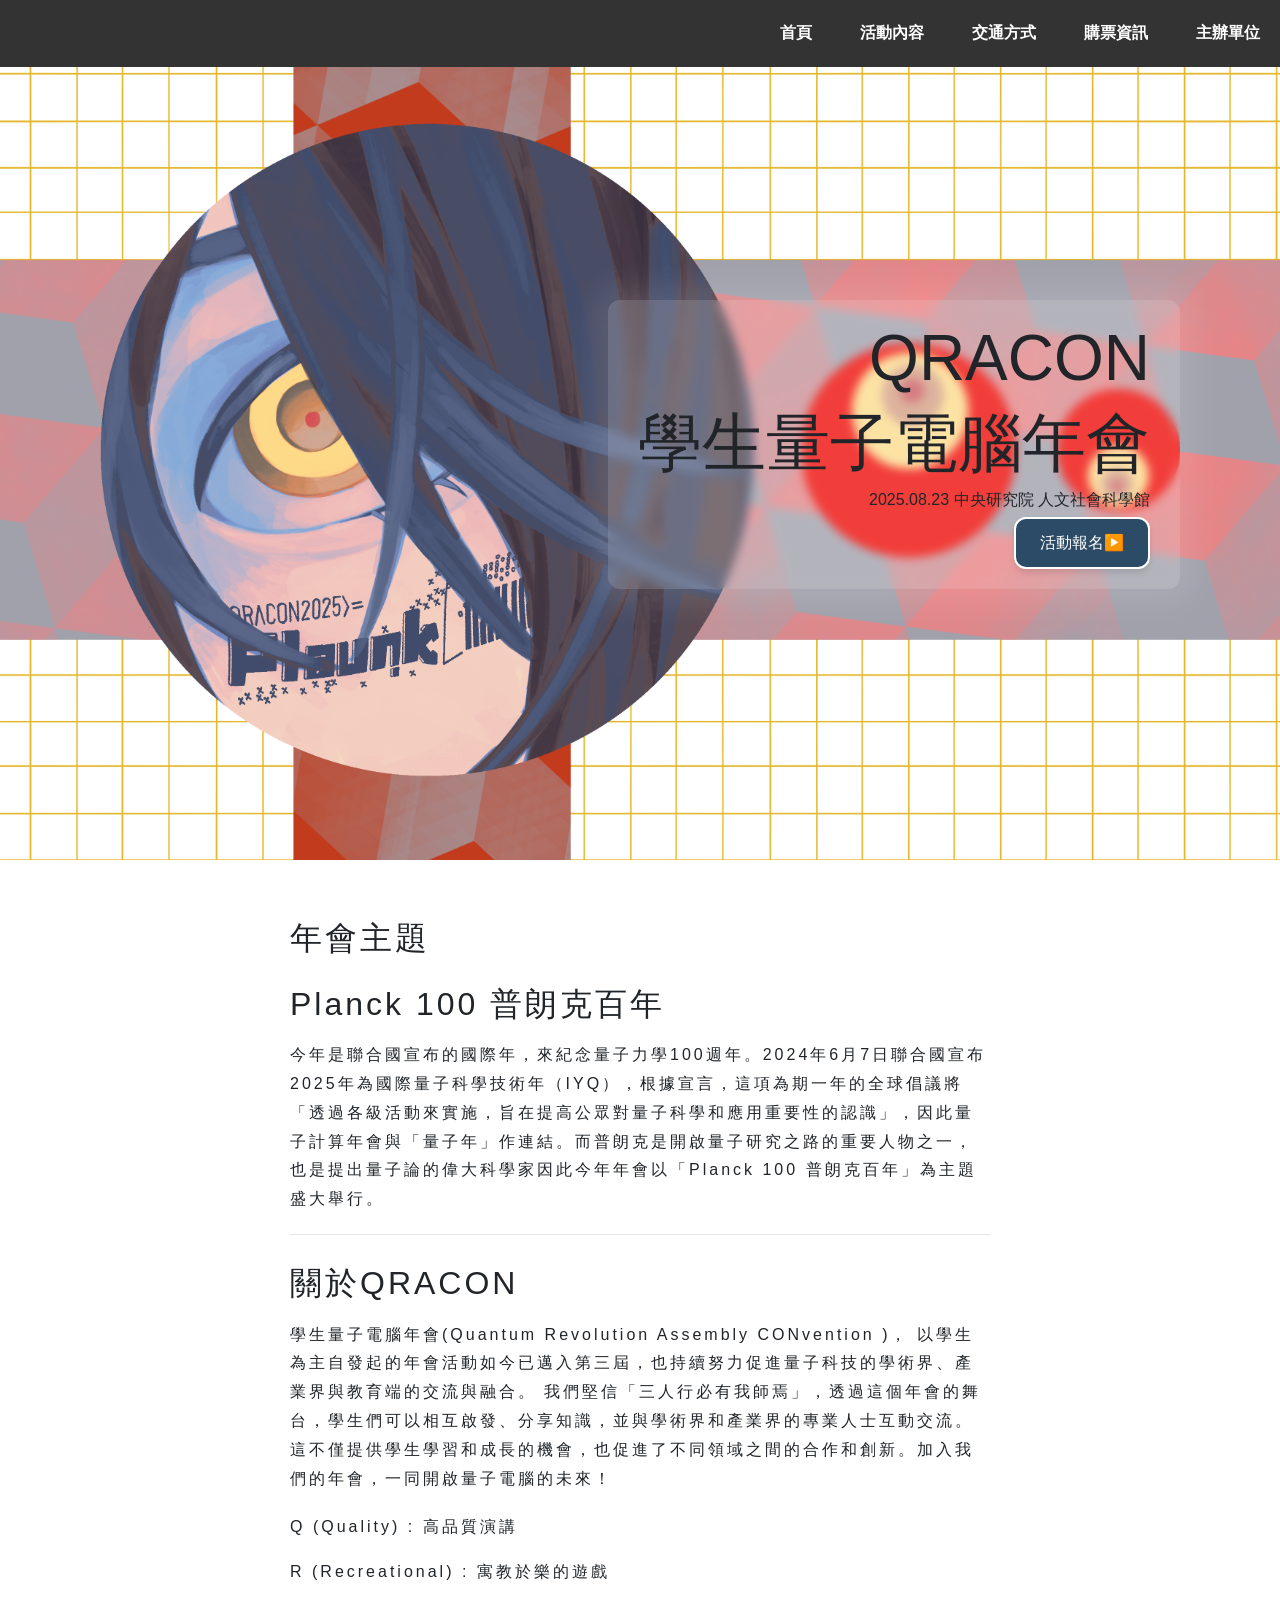
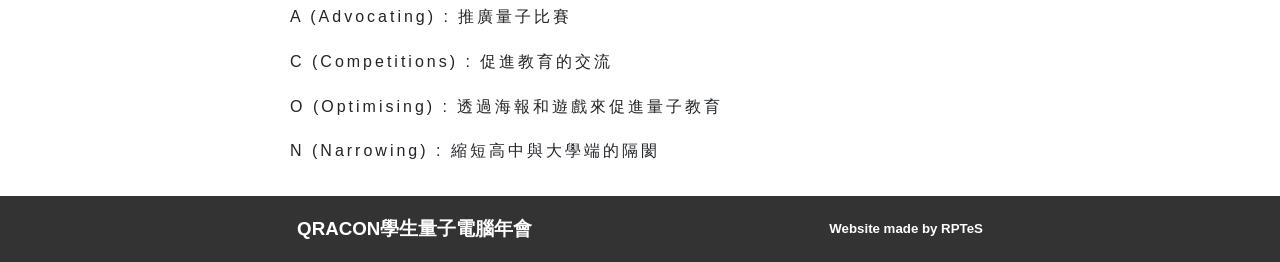
==== index.html @ 04891edd "first commit" ====
<!DOCTYPE html>
<html lang="zh" style="height:100%">
<head>
    <meta charset="utf-8">
    <meta name="viewport" content="width=device-width, initial-scale=1.0">
	<title>QRACON 2025</title>
	<script src="js/jquery.js"></script>
	<script>if (typeof module === 'object') {window.jQuery = window.$ = module.exports;};</script>
	<link href="css/bootstrap.min.css" rel="stylesheet" />
    <link href="css/common.css" rel="stylesheet" />
    <script src="js/bootstrap.min.js"></script>
    <script src="js/components.js"></script>
</head>
<body>
    <nav-custom></nav-custom>
    <main>
        <div class="title-image-main">
            
            <div class="title-main-phone">
                <div style="text-align: center;">
                    <h3 style="font-size: 4rem;">QRACON</h3>
                    <h3 style="font-size: 4rem;">學生量子電腦年會</h3>
                    <h6>2025.08.23 中央研究院 人文社會科學館</h6>
                    <button onclick="window.location = 'https://sqcs.kktix.cc/events/qracon2025'">活動報名▶</button>
                </div>
            </div>
            <div class="title-main">
                <div style="text-align: right;">
                    <h1 style="font-size: 4rem;">QRACON</h1>
                    <h1 style="font-size: 4rem;">學生量子電腦年會</h1>
                    <h6>2025.08.23 中央研究院 人文社會科學館</h6>
                    <button onclick="window.location = 'https://sqcs.kktix.cc/events/qracon2025'">活動報名▶</button>
                </div>
            </div>
        </div>
        <div class="content">
            <article>
                <h2>年會主題</h2>
                <h2>Planck 100 普朗克百年</h2>
                <p>今年是聯合國宣布的國際年，來紀念量子力學100週年。2024年6月7日聯合國宣布2025年為國際量子科學技術年（IYQ），根據宣言，這項為期一年的全球倡議將「透過各級活動來實施，旨在提高公眾對量子科學和應用重要性的認識」，因此量子計算年會與「量子年」作連結。而普朗克是開啟量子研究之路的重要人物之一，也是提出量子論的偉大科學家因此今年年會以「Planck 100 普朗克百年」為主題盛大舉行。</p>
            </article>
            <hr/>
            <article>
                <h2>關於QRACON</h2>
                <p> 學生量子電腦年會(Quantum Revolution Assembly CONvention )， 以學生為主自發起的年會活動如今已邁入第三屆，也持續努力促進量子科技的學術界、產業界與教育端的交流與融合。 我們堅信「三人行必有我師焉」，透過這個年會的舞台，學生們可以相互啟發、分享知識，並與學術界和產業界的專業人士互動交流。 這不僅提供學生學習和成長的機會，也促進了不同領域之間的合作和創新。加入我們的年會，一同開啟量子電腦的未來！ </p>
            </article>
            <article>
                <p>Q (Quality) : 高品質演講</p>
                <p>R (Recreational) : 寓教於樂的遊戲</p>
                <p>A (Advocating) : 推廣量子比賽</p>
                <p>C (Competitions) : 促進教育的交流</p>
                <p>O (Optimising) : 透過海報和遊戲來促進量子教育</p>
                <p>N (Narrowing) : 縮短高中與大學端的隔閡</p>
            </article>
            
        </div>

    </main>
    <footer-custom></footer-custom>
</body>
</html>
---- css/common.css ----
body {
            padding-top: 60px; /* 給body一些padding，避免內容被nav遮住 */
        }

        .nav-item {
            padding-left: 3rem;
        }
        .title-image-main{
            background-image: url('../images/title-bg.png');
            background-attachment: fixed;
            background-size: cover;
            background-position: center;
            padding-top: 400px;
            padding-bottom: 400px;
        }
        .title-image{
            background-image: url('../images/title-bg.png');
            background-attachment: fixed;
            background-size: cover;
            background-position: center;
            padding-top: 100px;
            padding-bottom: 100px;
        }
        .title-image-noface{
            background-image: url('../images/title-bg-noface.png');
            background-attachment: fixed;
            background-size: cover;
            background-position: center;
            padding-top: 100px;
            padding-bottom: 100px;
        }
        .title-main {
            position: absolute;
            right: 0;
            top: 300px;
            margin-right: 100px;

            display: flex;
            flex-direction: column;
            align-items: center;
            justify-content: center;

            width: fit-content;

            /* 背景使用漸層 + 半透明白色 */
            background: linear-gradient(
                rgba(255, 255, 255, 0.2),
                rgba(255, 255, 255, 0.2)
            );
            backdrop-filter: blur(5px);
            -webkit-backdrop-filter: blur(5px);

            /* 柔和的邊框和陰影 */
            border-radius: 12px;
            box-shadow: 0 0 30px 15px rgba(255, 255, 255, 0.1);

            /* 讓邊界感更淡：使用 padding 加緩衝 */
            padding: 20px 30px;
        }
        .title-main-phone {
            position: absolute;
            right: 0;
            left: 50%;
            transform: translateX(-50%);
            margin-right: 100px;

            display: none;
            flex-direction: column;
            align-items: center;
            justify-content: center;

            width: fit-content;

            /* 背景使用漸層 + 半透明白色 */
            background: linear-gradient(
                rgba(255, 255, 255, 0.2),
                rgba(255, 255, 255, 0.2)
            );
            backdrop-filter: blur(5px);
            -webkit-backdrop-filter: blur(5px);

            /* 柔和的邊框和陰影 */
            border-radius: 12px;
            box-shadow: 0 0 30px 15px rgba(255, 255, 255, 0.1);

            /* 讓邊界感更淡：使用 padding 加緩衝 */
            padding: 20px 30px;
        }
        .title{
            display: flex;
            flex-direction: column; /* 垂直排列 */
            align-items: center;    /* 水平置中 */
            justify-content: center; /* 垂直置中（可選） */
            /*background-color:#3C3C3C;
            opacity: 0.5;*/
            margin:auto;
            /*margin-top:100px;
            margin-bottom:100px;*/
            width: fit-content;
            /*margin-right:0px auto;*/
            background: linear-gradient(
                rgba(255, 255, 255, 0.2),
                rgba(255, 255, 255, 0.2)
            );
            backdrop-filter: blur(5px);
            border-radius: 12px;
            box-shadow: 0 0 30px 15px rgba(255, 255, 255, 0.1);

            /* 讓邊界感更淡：使用 padding 加緩衝 */
            padding: 20px 30px;
        }
        .content{
            max-width: 720px;
            margin: auto;
            padding: 10px;
            margin-top: 20px;
        }
        article {
            margin-top: 20px;
            margin-bottom: 20px;
        }
        h2 {
            letter-spacing: 3px;
            line-height: 1.8;
        }
        h4 {
            letter-spacing: 3px;
            line-height: 1.8;
        }
        p {
            letter-spacing: 3px;
            line-height: 1.8;
        }
        button {
            background-color: #2b4b66;  /* 藍色 */
            color: white;               /* 白色字 */
            border: solid 2px;               /* 無邊框 */
            padding: 12px 24px;         /* 內距 */
            font-size: 16px;            /* 字體大小 */
            border-radius: 12px;         /* 圓角 */
            cursor: pointer;            /* 滑鼠游標 */
            transition: background-color 0.3s ease, transform 0.2s ease;
            box-shadow: 0 4px 6px rgba(0, 0, 0, 0.1); /* 陰影 */
        }
         @media (max-width: 768px) {
            .title-main {
                position: absolute;
                right: 0;
                top: 300px;
                margin-right: 100px;

                display: none;
                flex-direction: column;
                align-items: center;
                justify-content: center;

                width: fit-content;

                /* 背景使用漸層 + 半透明白色 */
                background: linear-gradient(
                    rgba(255, 255, 255, 0.2),
                    rgba(255, 255, 255, 0.2)
                );
                backdrop-filter: blur(5px);
                -webkit-backdrop-filter: blur(5px);

                /* 柔和的邊框和陰影 */
                border-radius: 12px;
                box-shadow: 0 0 30px 15px rgba(255, 255, 255, 0.1);

                /* 讓邊界感更淡：使用 padding 加緩衝 */
                padding: 20px 30px;
            }
            .title-main-phone {
                position: absolute;
                right: 0;
                top: 300px;
                left: 50%;
                transform: translateX(-50%);
                margin-right: 100px;

                display: flex;
                flex-direction: column;
                align-items: center;
                justify-content: center;

                width: fit-content;

                /* 背景使用漸層 + 半透明白色 */
                background: linear-gradient(
                    rgba(255, 255, 255, 0.2),
                    rgba(255, 255, 255, 0.2)
                );
                backdrop-filter: blur(5px);
                -webkit-backdrop-filter: blur(5px);

                /* 柔和的邊框和陰影 */
                border-radius: 12px;
                box-shadow: 0 0 30px 15px rgba(255, 255, 255, 0.1);

                /* 讓邊界感更淡：使用 padding 加緩衝 */
                padding: 20px 30px;
            }
        }
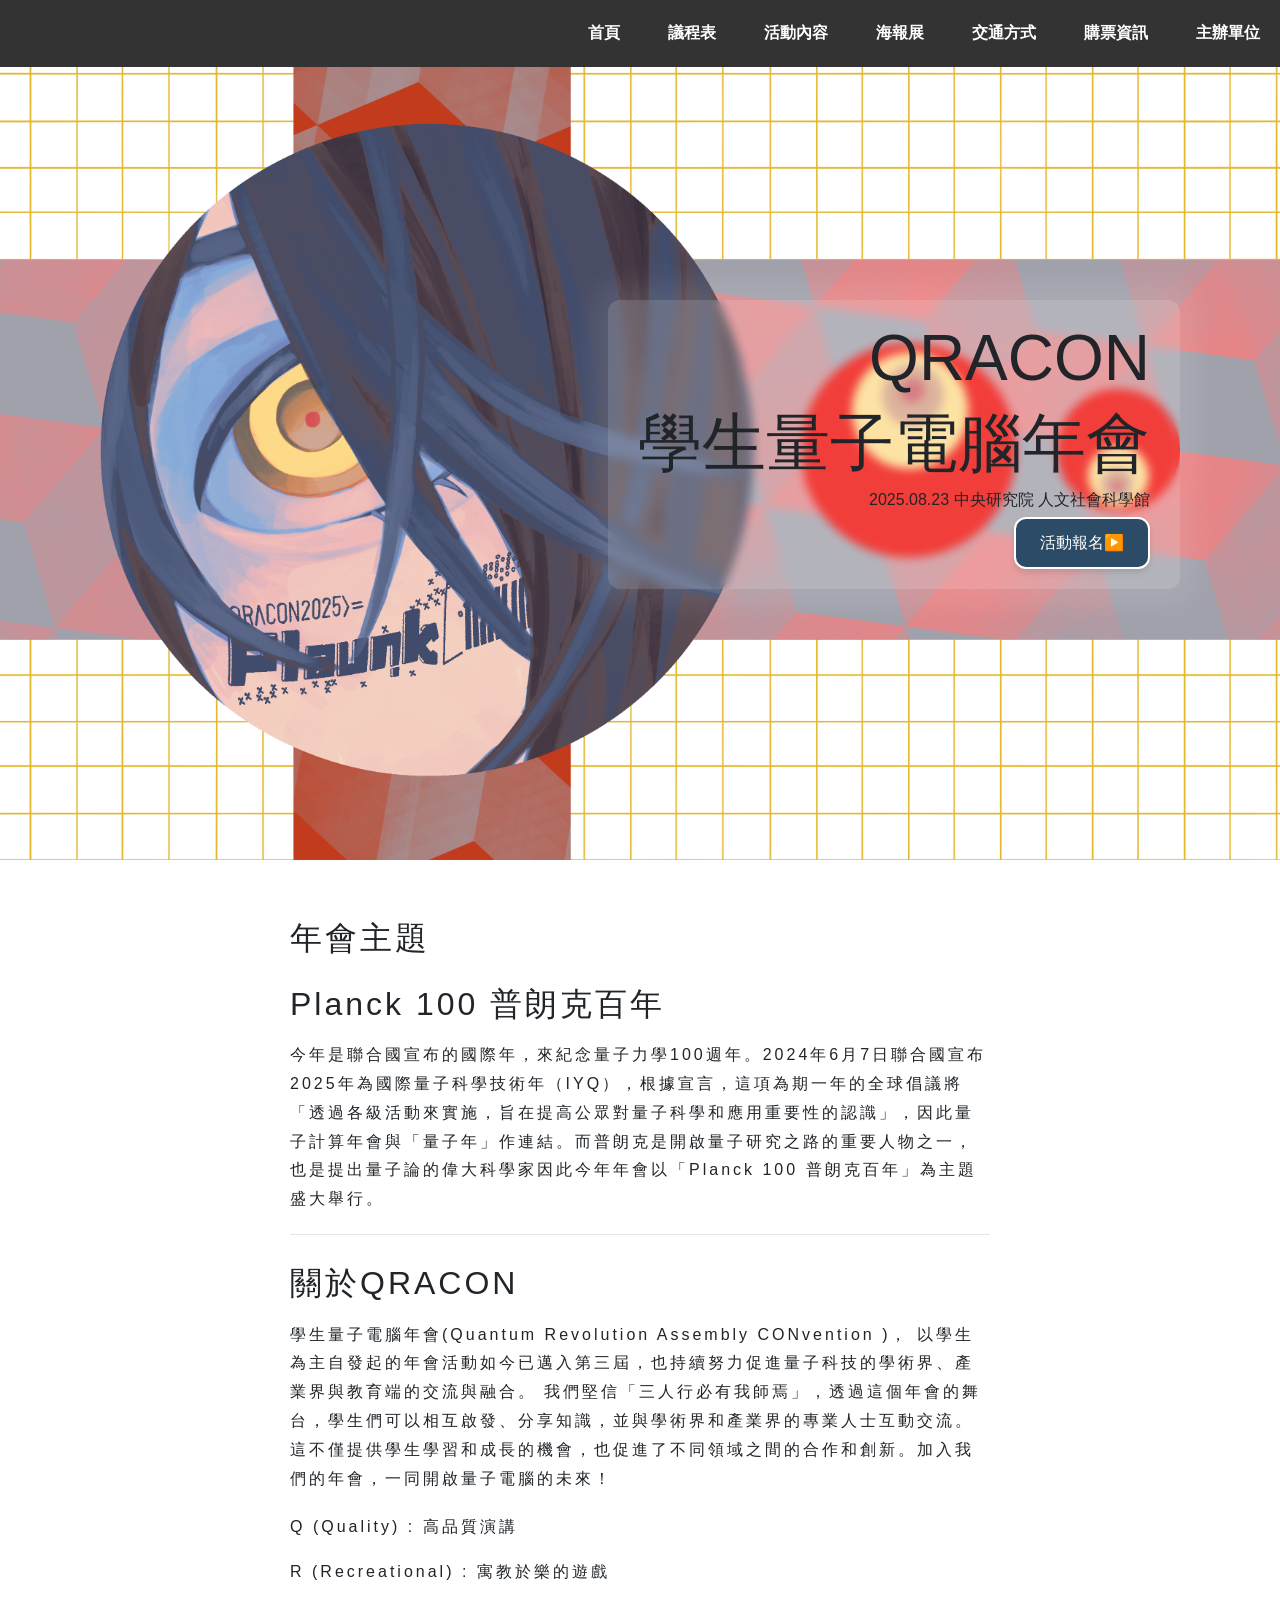
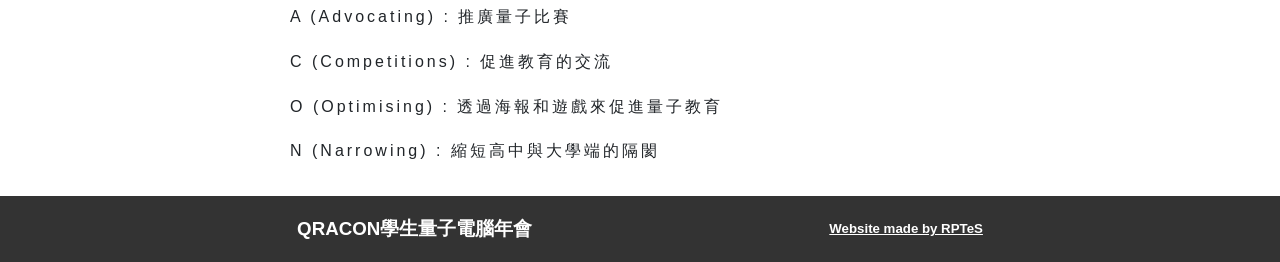
==== commit 8ff07d7d: "." ====
--- a/index.html
+++ b/index.html
@@ -3,13 +3,35 @@
 <head>
     <meta charset="utf-8">
     <meta name="viewport" content="width=device-width, initial-scale=1.0">
+    <meta name="description" content="QRACON 學生量子電腦年會於 2025 年 8 月 23 日在中央研究院舉辦，歡迎學生、學界與產業界參與，共同探索量子科技未來。">
 	<title>QRACON 2025</title>
-	<script src="js/jquery.js"></script>
-	<script>if (typeof module === 'object') {window.jQuery = window.$ = module.exports;};</script>
+    <script type="application/ld+json">
+    {
+    "@context": "https://schema.org",
+    "@type": "WebSite",
+    "url": "https://qracon.entangletech.tw/",
+    "name": "QRACON 2025",
+    "alternateName": "QRACON"
+    }
+    </script>
+    <link rel="icon" href="images/icon/icon.png" type="image/png">
 	<link href="css/bootstrap.min.css" rel="stylesheet" />
     <link href="css/common.css" rel="stylesheet" />
-    <script src="js/bootstrap.min.js"></script>
-    <script src="js/components.js"></script>
+    <script src="js/bootstrap.min.js" defer></script>
+    <script src="js/components.js" defer></script>
+    <script src="js/jquery.js" defer></script>
+	<script>if (typeof module === 'object') {window.jQuery = window.$ = module.exports;};</script>
+    <style>
+        #stage {
+            position: fixed;    
+            top: 0;
+            left: 0;
+            width: 100%;
+            height: 100%;
+            z-index: -1;        
+            /* pointer-events: none;  ← 這行刪掉 */
+        }
+    </style>
 </head>
 <body>
     <nav-custom></nav-custom>
@@ -21,7 +43,7 @@
                     <h3 style="font-size: 4rem;">QRACON</h3>
                     <h3 style="font-size: 4rem;">學生量子電腦年會</h3>
                     <h6>2025.08.23 中央研究院 人文社會科學館</h6>
-                    <button onclick="window.location = 'https://sqcs.kktix.cc/events/qracon2025'">活動報名▶</button>
+                    <button onclick="window.location = 'https://sqcs.kktix.cc/events/qracon2025'" aria-label="活動報名">活動報名▶</button>
                 </div>
             </div>
             <div class="title-main">
@@ -29,7 +51,7 @@
                     <h1 style="font-size: 4rem;">QRACON</h1>
                     <h1 style="font-size: 4rem;">學生量子電腦年會</h1>
                     <h6>2025.08.23 中央研究院 人文社會科學館</h6>
-                    <button onclick="window.location = 'https://sqcs.kktix.cc/events/qracon2025'">活動報名▶</button>
+                    <button onclick="window.location = 'https://sqcs.kktix.cc/events/qracon2025'" aria-label="活動報名">活動報名▶</button>
                 </div>
             </div>
         </div>
@@ -57,5 +79,276 @@
 
     </main>
     <footer-custom></footer-custom>
+    <canvas id="stage"></canvas>
+
+  <script>
+    (() => {
+      'use strict';
+
+      const canvas = document.getElementById('stage');
+      const ctx = canvas.getContext('2d');
+
+      // ================== 可調參數 ==================
+      const DOT_RADIUS = 1.8;               // 粒子半徑（白點）
+      const SPRING_K = 60;                  // 回到原位的彈簧強度（大=回得快）
+      const FRICTION = 0.985;               // 速度衰減（0.97~0.995）
+      const JITTER = 7;                     // 微擾動（讓運動更自然）
+      const MAX_SPEED = 520;                // 速度上限（px/s）
+
+      const MOUSE_RADIUS = 360;             // 滑鼠吸引半徑（px）
+
+      // ⭐ 速度驅動的吸引力（滑鼠移越快 → 吸力越大）
+      const MOUSE_STRENGTH_BASE = 700;      // 最小吸引強度（滑鼠靜止時）
+      const MOUSE_STRENGTH_MAX  = 14000;     // 最大吸引強度（速度達到 SPEED_FOR_MAX 時）
+      const SPEED_FOR_MAX       = 1400;     // 達到最大吸力所需的滑鼠速度（px/s）
+      const SPEED_SMOOTH_ALPHA  = 0.35;     // 速度指標的指數平滑參數（0~1）
+      const SPEED_DECAY_PER_FRAME = 0.96;   // 無移動時逐幀衰減
+
+      const TETHER_MAX = 1;              // 與網格間距相比，允許偏離的最大比例（不會離開原位太遠）
+      const CLICK_RADIUS = 200;             // 點擊衝擊半徑（px）
+      const CLICK_IMPULSE = 24000;            // 點擊瞬時速度增量
+      const CLICK_DAMPING = 0.75;           // 點擊時若超出繩長的阻尼
+
+      // ================== DPR & 尺寸 ==================
+      let dpr = Math.max(1, window.devicePixelRatio || 1);
+      function fitCanvas() {
+        const w = document.documentElement.clientWidth;
+        const h = document.documentElement.clientHeight;
+        dpr = Math.max(1, window.devicePixelRatio || 1);
+        canvas.width  = Math.floor(w * dpr);
+        canvas.height = Math.floor(h * dpr);
+        ctx.setTransform(dpr, 0, 0, dpr, 0, 0);
+        canvas.style.width = w + 'px';
+        canvas.style.height = h + 'px';
+      }
+
+      // ================== 網格生成（更密集） ==================
+      const prefersReduced = window.matchMedia('(prefers-reduced-motion: reduce)').matches;
+      function computeGrid(w, h) {
+        const area = w * h;
+        // 比前一版更密：除數改為 ~5000（reduced-motion 也提高），並放寬上限
+        const baseDiv = prefersReduced ? 11000 : 2000;
+        const desired = Math.max(220, Math.min(1000000, Math.round(area / baseDiv)));
+        const spacing = Math.max(6, Math.sqrt(area / desired)); // 允許更緊密的間距
+        let cols = Math.max(3, Math.floor(w / spacing));
+        let rows = Math.max(3, Math.floor(h / spacing));
+        const gapX = w / (cols + 1);
+        const gapY = h / (rows + 1);
+        const tether = Math.min(gapX, gapY) * TETHER_MAX; // 繩長（像素）
+        return { cols, rows, gapX, gapY, tether };
+      }
+
+      class Particle {
+        constructor(hx, hy, tetherLen) {
+          // home（原位）
+          this.hx = hx; this.hy = hy;
+          // 起始在網格點（整齊）
+          this.x = hx; this.y = hy;
+          // 輕微隨機初速
+          const a = Math.random() * Math.PI * 2;
+          const s = 18 * Math.random();
+          this.vx = Math.cos(a) * s;
+          this.vy = Math.sin(a) * s;
+          this.tether = tetherLen; // 最大偏離距離（不離開）
+        }
+
+        step(dt, mouse) {
+          // ---- 回位彈簧力（Hooke）----
+          const dxh = this.hx - this.x;
+          const dyh = this.hy - this.y;
+          this.vx += dxh * SPRING_K * dt;
+          this.vy += dyh * SPRING_K * dt;
+
+          // ---- 滑鼠吸引（半徑內，且強度取決於滑鼠速度）----
+          if (mouse.active) {
+            const dx = mouse.x - this.x;
+            const dy = mouse.y - this.y;
+            const dist = Math.hypot(dx, dy);
+            if (dist > 1e-6 && dist < mouse.radius) {
+              const w = 1 - dist / mouse.radius;            // 邊緣→0，中心→1
+              const vNorm = Math.min(1, mouse.speed / SPEED_FOR_MAX);
+              const easeOut = 1 - Math.pow(1 - vNorm, 3);   // easeOutCubic
+              const strength = MOUSE_STRENGTH_BASE +
+                               (MOUSE_STRENGTH_MAX - MOUSE_STRENGTH_BASE) * easeOut;
+              const pull = strength * w * w;
+              this.vx += (dx / dist) * pull * dt;
+              this.vy += (dy / dist) * pull * dt;
+            }
+          }
+
+          // ---- 微擾動 + 速度限制 + 摩擦 ----
+          this.vx += (Math.random() - 0.5) * JITTER * dt;
+          this.vy += (Math.random() - 0.5) * JITTER * dt;
+
+          let sp = Math.hypot(this.vx, this.vy);
+          if (sp > MAX_SPEED) {
+            const s = MAX_SPEED / sp;
+            this.vx *= s; this.vy *= s;
+          }
+
+          this.vx *= FRICTION;
+          this.vy *= FRICTION;
+
+          // 積分
+          this.x += this.vx * dt;
+          this.y += this.vy * dt;
+
+          // ---- 繩長約束：不會離開原位太遠 ----
+          const ox = this.x - this.hx;
+          const oy = this.y - this.hy;
+          const d = Math.hypot(ox, oy);
+          if (d > this.tether) {
+            const nx = ox / d, ny = oy / d;
+            this.x = this.hx + nx * this.tether;
+            this.y = this.hy + ny * this.tether;
+            const vn = this.vx * nx + this.vy * ny; // 外向分量
+            if (vn > 0) { this.vx -= vn * nx; this.vy -= vn * ny; }
+            this.vx *= 0.85; this.vy *= 0.85;
+          }
+        }
+
+        draw(ctx) {
+          ctx.beginPath();
+          ctx.arc(this.x, this.y, DOT_RADIUS, 0, Math.PI * 2);
+          ctx.fill();
+        }
+      }
+
+      let particles = [];
+      let grid = null;
+
+      function buildGrid() {
+        const w = document.documentElement.clientWidth;
+        const h = document.documentElement.clientHeight;
+        grid = computeGrid(w, h);
+        const { cols, rows, gapX, gapY, tether } = grid;
+
+        particles = [];
+        for (let j = 0; j < rows; j++) {
+          for (let i = 0; i < cols; i++) {
+            const hx = (i + 1) * gapX;
+            const hy = (j + 1) * gapY;
+            particles.push(new Particle(hx, hy, tether));
+          }
+        }
+      }
+
+      // ================== 滑鼠 / 觸控（含速度量測） ==================
+      const mouse = {
+        x: 0, y: 0,
+        active: false,
+        radius: MOUSE_RADIUS,
+        speed: 0,           // 當前平滑後的速度（px/s）
+        _px: 0, _py: 0,     // 上一次位置
+        _pt: 0              // 上一次時間戳（ms）
+      };
+
+      function updateMouseCore(e) {
+        const r = canvas.getBoundingClientRect();
+        const x = e.clientX - r.left;
+        const y = e.clientY - r.top;
+
+        // 計算滑鼠速度（px/s） + 指數平滑
+        const t = e.timeStamp || performance.now();
+        if (mouse._pt > 0) {
+          const dt = Math.max(0.001, (t - mouse._pt) / 1000);
+          const dx = x - mouse._px;
+          const dy = y - mouse._py;
+          const instV = Math.hypot(dx, dy) / dt; // 即時速度
+          mouse.speed += (instV - mouse.speed) * SPEED_SMOOTH_ALPHA;
+        }
+        mouse._px = x; mouse._py = y; mouse._pt = t;
+
+        mouse.x = x; mouse.y = y;
+      }
+
+      window.addEventListener('pointermove', (e) => { updateMouseCore(e); mouse.active = true; }, { passive: true });
+      window.addEventListener('pointerenter', (e) => { updateMouseCore(e); mouse.active = true; }, { passive: true });
+      window.addEventListener('pointerleave', () => { mouse.active = false; mouse.speed = 0; }, { passive: true });
+
+      // 點擊衝擊：仍受繩長限制，不會離開
+      function blast(sx, sy) {
+        const r2 = CLICK_RADIUS * CLICK_RADIUS;
+        for (let i = 0; i < particles.length; i++) {
+          const p = particles[i];
+          const dx = p.x - sx, dy = p.y - sy;
+          const d2 = dx*dx + dy*dy;
+          if (d2 < r2) {
+            const d = Math.sqrt(d2) || 1e-6;
+            const w = 1 - d / CLICK_RADIUS;
+            const impulse = CLICK_IMPULSE * w;
+            p.vx += (dx / d) * impulse;
+            p.vy += (dy / d) * impulse;
+
+            // 超界預抑制，確保不離開
+            const ox = p.x + p.vx * 0.016 - p.hx;
+            const oy = p.y + p.vy * 0.016 - p.hy;
+            const dd = Math.hypot(ox, oy);
+            if (dd > p.tether) {
+              const nx = ox / dd, ny = oy / dd;
+              p.vx *= CLICK_DAMPING;
+              p.vy *= CLICK_DAMPING;
+              const vn = p.vx * nx + p.vy * ny;
+              if (vn > 0) { p.vx -= vn * nx; p.vy -= vn * ny; }
+            }
+          }
+        }
+      }
+      window.addEventListener('pointerdown', (e) => { 
+        const r = canvas.getBoundingClientRect();
+        blast(e.clientX - r.left, e.clientY - r.top);
+      });
+
+      // （可選）空白鍵：在隨機處引爆，方便測試
+      window.addEventListener('keydown', (e) => {
+        if (e.code === 'Space') {
+          const w = document.documentElement.clientWidth;
+          const h = document.documentElement.clientHeight;
+          blast(Math.random() * w, Math.random() * h);
+        }
+      });
+
+      // ================== 主循環 ==================
+      let lastT = performance.now();
+      function frame(now) {
+        const dt = Math.min(0.033, Math.max(0.001, (now - lastT) / 1000));
+        lastT = now;
+
+        // 長時間沒移動時讓速度逐幀衰減
+        if (!mouse.active || (now - mouse._pt) > 50) {
+          mouse.speed *= SPEED_DECAY_PER_FRAME;
+          if (mouse.speed < 1) mouse.speed = 0;
+        }
+
+        // 更新
+        for (let i = 0; i < particles.length; i++) particles[i].step(dt, mouse);
+
+        // 繪製
+        ctx.clearRect(0, 0, canvas.width / dpr, canvas.height / dpr);
+        ctx.fillStyle = 'rgba(0,0,0,0.4)';
+        for (let i = 0; i < particles.length; i++) particles[i].draw(ctx);
+
+        requestAnimationFrame(frame);
+      }
+
+      // ================== 初始化 & 監聽 ==================
+      function relayout() {
+        fitCanvas();
+        buildGrid();
+      }
+
+      fitCanvas();
+      buildGrid();
+
+      let resizeTimer = 0;
+      window.addEventListener('resize', () => {
+        clearTimeout(resizeTimer);
+        resizeTimer = setTimeout(relayout, 120);
+      });
+
+      requestAnimationFrame((t) => { lastT = t; frame(t); });
+    })();
+  </script>
+
 </body>
 </html>
